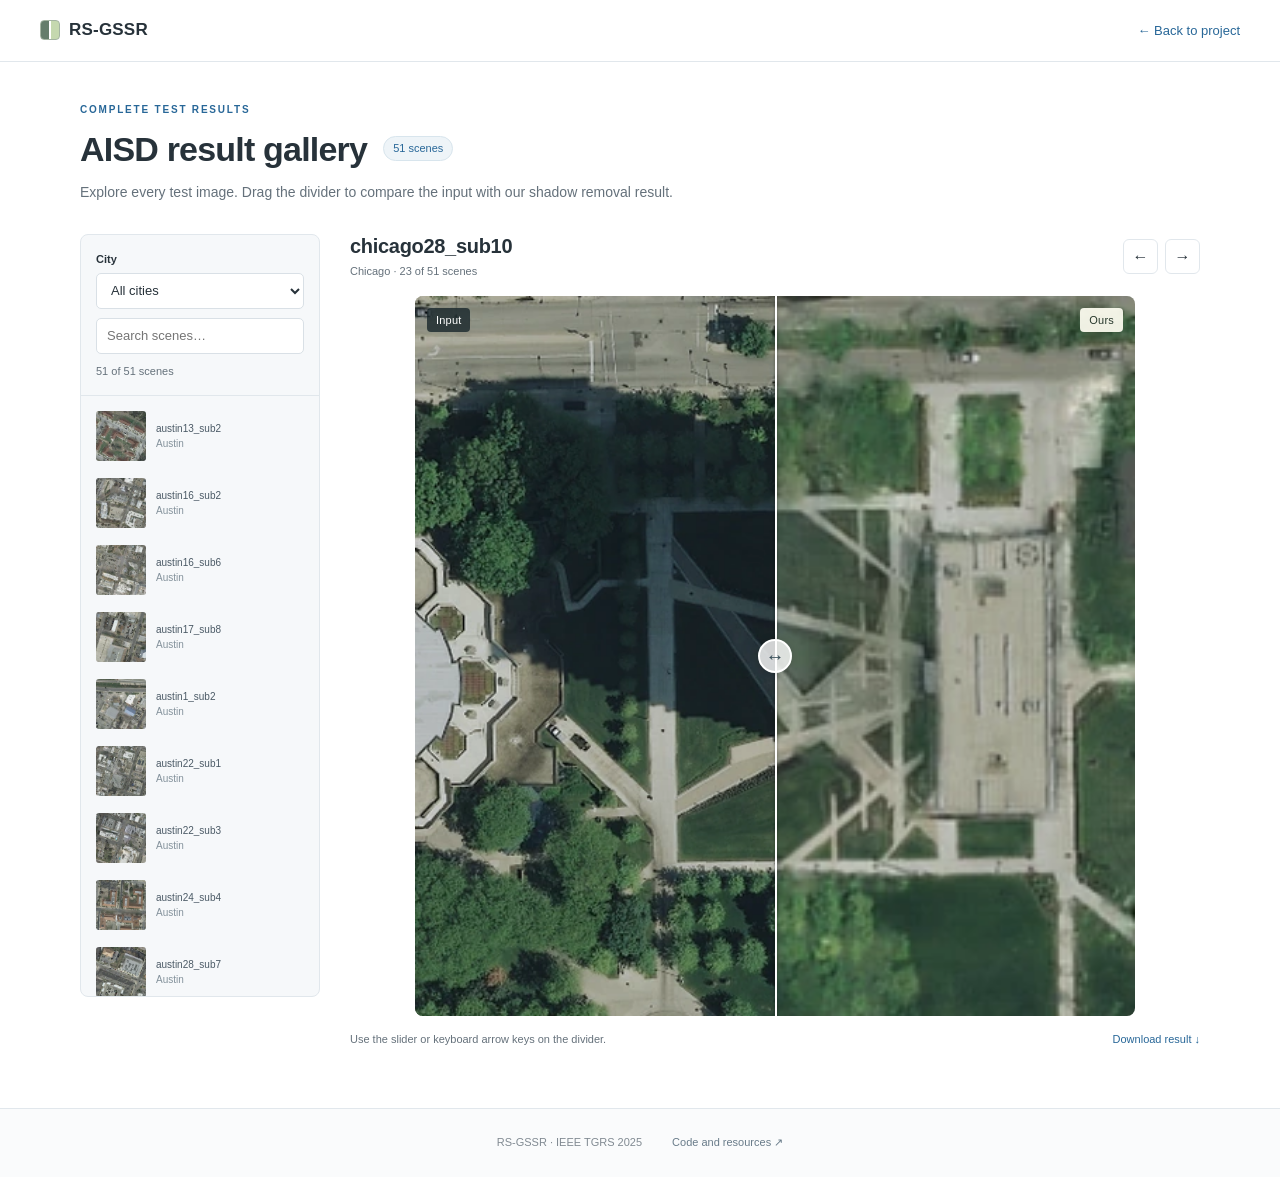
==== docs/gallery.html @ e79f3fc2 "Add interactive research project website for GitHub Pages" ====
<!doctype html>
<html lang="en"><head><meta charset="utf-8"><meta name="viewport" content="width=device-width, initial-scale=1"><meta name="description" content="Browse all 51 AISD shadow removal test results from RS-GSSR. Filter by city and compare inputs and outputs interactively."><meta name="theme-color" content="#ffffff"><title>Full AISD Gallery | RS-GSSR</title><link rel="icon" href="favicon.svg" type="image/svg+xml"><link rel="stylesheet" href="style.css"><script src="data.js" defer></script><script src="app.js" defer></script></head>
<body class="gallery-page"><a class="skip-link" href="#main">Skip to content</a><header class="site-header"><nav class="nav-wrap" aria-label="Main navigation"><a class="wordmark" href="index.html"><span class="brand-symbol" aria-hidden="true"></span>RS-GSSR</a><a class="back-link" href="index.html#results">← Back to project</a></nav></header>
<main id="main" class="container gallery-main"><div class="gallery-intro"><span class="eyebrow">COMPLETE TEST RESULTS</span><h1>AISD result gallery<span class="count-badge">51 scenes</span></h1><p>Explore every test image. Drag the divider to compare the input with our shadow removal result.</p></div>
<div class="gallery-layout"><aside class="scene-sidebar" aria-label="Choose a scene"><div class="filter-controls"><label for="city-filter">City</label><select id="city-filter"><option value="all">All cities</option></select><label class="sr-only" for="scene-search">Search scene names</label><input type="search" id="scene-search" placeholder="Search scenes…" autocomplete="off"><p id="filter-count" role="status">51 scenes</p></div><div id="scene-list" class="scene-list"></div></aside><section class="gallery-viewer" aria-label="Selected image comparison"><div class="viewer-heading"><div><h2 id="scene-title">AISD</h2><p id="scene-meta"></p></div><div class="scene-nav"><button id="previous-scene" class="icon-button" aria-label="Previous scene">←</button><button id="next-scene" class="icon-button" aria-label="Next scene">→</button></div></div><div id="gallery-comparison"></div><div class="viewer-bottom"><span>Use the slider or keyboard arrow keys on the divider.</span><a id="download-result" download>Download result ↓</a></div><p class="gallery-empty" id="gallery-empty" hidden>No scenes match your search. Try another name or city.</p></section></div>
</main><footer class="footer compact"><p>RS-GSSR · IEEE TGRS 2025</p><a href="https://github.com/fzzfRS/RS-GSSR" target="_blank" rel="noopener">Code and resources ↗</a></footer></body></html>
---- docs/style.css ----
:root{--ink:#27323a;--subtle:#65717b;--blue:#286798;--blue-dark:#1e537e;--line:#e1e7ec;--wash:#f6f8fa;--radius:8px}*{box-sizing:border-box}html{scroll-behavior:smooth;scroll-padding-top:84px}body{margin:0;background:#fff;color:var(--ink);font-family:Inter,"Segoe UI",Arial,sans-serif;font-size:16px;line-height:1.65}a{color:var(--blue);text-decoration:none}a:hover{text-decoration:underline}button,input,select{font:inherit}button,a,input,select,summary{-webkit-tap-highlight-color:transparent}:focus-visible{outline:3px solid #5ba2d4;outline-offset:4px}button{cursor:pointer}img{display:block;max-width:100%;height:auto}figure{margin:0}h1,h2,h3,p{margin-top:0}h2{font-size:30px;line-height:1.25;letter-spacing:-.7px;font-weight:650}h3{font-size:18px;line-height:1.4;font-weight:600}p{margin-bottom:16px}.container{width:min(1120px,calc(100% - 64px));margin-inline:auto}.reading-width{width:min(840px,calc(100% - 64px));margin-inline:auto}.site-header{height:62px;border-bottom:1px solid var(--line);background:rgba(255,255,255,.97);position:sticky;top:0;z-index:20;backdrop-filter:blur(12px)}.nav-wrap{height:100%;width:min(1200px,calc(100% - 48px));margin:auto;display:flex;align-items:center;justify-content:space-between;gap:20px}.wordmark{color:var(--ink);font-weight:750;letter-spacing:.2px;font-size:17px;display:inline-flex;align-items:center;gap:9px;white-space:nowrap}.wordmark:hover{text-decoration:none}.brand-symbol{width:20px;height:20px;border-radius:4px;background:linear-gradient(90deg,#657d6b 0 45%,white 45% 55%,#c5d8af 55%);border:1px solid #a4b4a2}.nav-links{display:flex;gap:27px;font-size:13px}.nav-links a{color:#5b6872}.nav-links a:last-child{color:var(--blue);font-weight:600}.hero{text-align:center;padding-top:44px;padding-bottom:54px}.venue{color:var(--blue);font-size:11px;font-weight:700;letter-spacing:1.65px;margin-bottom:19px}.hero h1{font-size:37px;line-height:1.22;font-weight:650;letter-spacing:-1.2px;margin-bottom:22px;color:#243039}.hero h1 span{font-size:.87em;font-weight:500;color:#4d5b65}.authors{display:flex;gap:26px;justify-content:center;font-size:18px;margin-bottom:3px}.authors span{color:var(--blue)}.affiliation{font-size:14px;color:var(--subtle);margin-bottom:23px}.resource-buttons{display:flex;gap:9px;justify-content:center;margin-bottom:36px}.button{display:inline-flex;align-items:center;justify-content:center;gap:8px;min-height:40px;padding:8px 18px;border-radius:24px;border:1px solid #dde3e8;background:white;color:var(--ink);font-size:14px;font-weight:550;line-height:1.4;white-space:nowrap;transition:background .15s,transform .15s}.button:hover{background:#eef3f7;text-decoration:none;transform:translateY(-1px)}.button svg{width:16px;height:16px;fill:none;stroke:currentColor;stroke-width:1.6}.button.primary{background:var(--blue);border-color:var(--blue);color:white}.button.primary:hover{background:var(--blue-dark)}.hero-showcase{display:grid;grid-template-columns:repeat(3,1fr);gap:16px}.hero-example{min-width:0}.hero-example>p{font-size:12px;text-align:left;color:var(--subtle);margin:7px 0 0}.compare{position:relative;aspect-ratio:1;overflow:hidden;background:#e5eae8;border-radius:var(--radius);isolation:isolate;--split:50%}.compare>img{position:absolute;width:100%;height:100%;inset:0;object-fit:contain}.compare>.compare-input{clip-path:inset(0 calc(100% - var(--split)) 0 0);z-index:1}.compare::after{content:"";position:absolute;top:0;bottom:0;left:var(--split);width:2px;background:white;box-shadow:0 0 3px #0006;z-index:2;pointer-events:none}.compare-label{position:absolute;top:12px;left:12px;background:#17252bc9;color:white;padding:3px 9px;border-radius:4px;font-size:11px;letter-spacing:.2px;z-index:3;pointer-events:none}.compare-label.after{left:auto;right:12px;background:#fffef2eb;color:#27382c}.compare-handle{position:absolute;top:50%;left:var(--split);transform:translate(-50%,-50%);width:34px;height:34px;background:#fffc;border:2px solid white;color:#344b56;border-radius:50%;display:grid;place-items:center;font-size:19px;z-index:4;box-shadow:0 1px 8px #0003;pointer-events:none}.compare input[type=range]{position:absolute;inset:0;width:100%;height:100%;opacity:0;margin:0;cursor:ew-resize;z-index:5;touch-action:pan-y}.compare:focus-within{outline:3px solid #75b3df;outline-offset:3px}.figure-caption{font-size:12px;line-height:1.65;text-align:center;color:var(--subtle);margin:14px 0 0}.figure-caption a{margin-left:8px}.drag-icon{font-size:17px;margin-right:5px}.hero-summary{font-size:19px;font-weight:550;margin:28px 0 0;line-height:1.65}.hero-summary span{font-size:14px;font-weight:400;color:var(--subtle)}.section{padding-top:65px;padding-bottom:65px}.muted-section{background:var(--wash);border-top:1px solid #eef1f4;border-bottom:1px solid #eef1f4}.reading-width h2{text-align:center}.reading-width>p{text-align:justify;color:#4e5c67;line-height:1.9}.abstract-note{font-size:12px!important;text-align:center!important;margin-bottom:0!important;color:#7b858d!important}.section-heading{text-align:center;max-width:860px;margin:0 auto 34px}.section-heading h2{margin-bottom:12px}.section-heading p{font-size:15px;color:var(--subtle);margin-bottom:0}.eyebrow{display:block;color:var(--blue);font-size:10px;font-weight:750;letter-spacing:1.8px;margin-bottom:12px}.paper-figure{border:1px solid var(--line);padding:16px 16px 11px;border-radius:8px;background:white}.figure-zoom{padding:0;background:transparent;border:0;width:100%;cursor:zoom-in}.paper-figure figcaption{font-size:12px;color:var(--subtle);text-align:center;margin-top:14px}.method-notes{display:grid;grid-template-columns:1fr 1fr;gap:44px;margin-top:30px}.method-notes h3{font-size:16px;margin-bottom:10px}.method-notes h3 span{font-size:12px;color:var(--blue);margin-right:9px}.method-notes p{font-size:14px;color:var(--subtle);margin-bottom:0}.architecture{margin-top:30px;border-top:1px solid var(--line);border-bottom:1px solid var(--line)}.architecture summary{cursor:pointer;padding:16px 0;list-style:none;font-size:14px;font-weight:550;display:flex;justify-content:space-between}.architecture summary::-webkit-details-marker{display:none}.architecture summary span{font-size:20px;line-height:1}.architecture[open] summary span{transform:rotate(45deg)}.architecture-content{padding:10px 0 24px}.architecture-content h3{margin-top:18px}.architecture-content img{background:white}.subtle{color:var(--subtle);font-size:13px}.synthesis-row{margin-top:24px}.synthesis-row:first-child{margin-top:0}.image-grid{display:grid;grid-template-columns:repeat(var(--cols,4),1fr);gap:14px}.result-cell{min-width:0;margin:0}.image-button{position:relative;overflow:hidden;border:0;border-radius:6px;background:#e8edeb;padding:0;display:block;width:100%;aspect-ratio:1;cursor:zoom-in}.image-button img{width:100%;height:100%;object-fit:contain}.result-cell figcaption{text-align:center;margin-top:7px;font-size:12px;color:#66727b}.result-cell.ours figcaption{font-weight:700;color:var(--blue)}.result-cell.ours .image-button{outline:2px solid #447fa9;outline-offset:2px}.example-label{font-size:11px;font-weight:650;color:#7b858e;margin-bottom:9px;letter-spacing:.3px}.synthetic-extra .image-grid{gap:10px}.dataset-tabs{display:flex;justify-content:center;border-bottom:1px solid var(--line);gap:20px;margin-bottom:28px}.dataset-tab{padding:12px 20px;background:transparent;border:0;border-bottom:2px solid transparent;color:var(--subtle);font-size:15px}.dataset-tab span{font-size:11px;margin-left:6px;color:#8a959d}.dataset-tab.active{color:var(--blue);border-bottom-color:var(--blue);font-weight:650}.dataset-panel[hidden]{display:none}.comparison-controls{display:flex;gap:16px;align-items:center;flex-wrap:wrap;margin-bottom:18px}.comparison-controls label{font-size:12px;color:var(--subtle);display:flex;gap:8px;align-items:center}.comparison-controls select,select,input[type=search]{border:1px solid #d9e0e6;border-radius:5px;color:var(--ink);background:white;padding:8px 30px 8px 10px;font-size:13px;max-width:100%}.detail-toggle{margin-left:auto;border:1px solid #d9e0e6;border-radius:5px;background:white;color:var(--subtle);padding:7px 12px;font-size:12px}.detail-toggle[aria-pressed=true]{background:#e8f1f8;color:var(--blue);border-color:#91b7d2}.comparison-grid{--cols:3}.comparison-grid.detail-mode img{transform:scale(2);transform-origin:var(--origin,50% 50%)}.detail-help{font-size:12px;color:var(--subtle);text-align:center;margin:14px 0 0;min-height:20px}.scene-pills{display:flex;gap:7px;flex-wrap:wrap;justify-content:center;margin-top:16px}.scene-pill{width:9px;height:9px;padding:0;background:#d4dde4;border:0;border-radius:50%}.scene-pill.active{background:var(--blue);outline:3px solid #e6eff6}.gallery-callout{margin-top:35px;padding:24px 28px;border-radius:8px;background:#f0f5f9;display:flex;justify-content:space-between;align-items:center;gap:24px}.gallery-callout h3{font-size:17px;margin:0 0 5px}.gallery-callout p{font-size:13px;color:var(--subtle);margin:0}.downloads{display:grid;grid-template-columns:repeat(3,1fr);gap:18px}.downloads article{border:1px solid var(--line);background:white;border-radius:8px;padding:25px 24px;display:flex;flex-direction:column}.download-type{font-size:9px;font-weight:750;letter-spacing:1.5px;color:var(--blue);margin-bottom:10px}.downloads h3{font-size:20px;margin-bottom:10px}.downloads p{font-size:13px;color:var(--subtle);line-height:1.7;flex:1}.download-bottom{border-top:1px solid var(--line);padding-top:15px;display:flex;flex-wrap:wrap;gap:6px 15px;align-items:center}.download-bottom a{font-size:13px;font-weight:550}.download-bottom span{color:var(--subtle);font-size:11px}.download-bottom strong{font-weight:500;font-family:monospace}.citation-heading{display:flex;justify-content:space-between;align-items:center;margin-bottom:15px}.citation-heading h2{margin:0}.button.small{min-height:34px;padding:6px 13px;font-size:12px}.citation-heading+p{font-size:14px;text-align:left}.citation{padding:24px 28px;background:var(--wash);border:1px solid var(--line);border-radius:7px;font-family:Consolas,monospace;font-size:12px;line-height:1.8;overflow-x:auto;color:#46545f}.copy-status{font-size:12px!important;text-align:right!important;min-height:20px;margin:0!important;line-height:1.4!important}.footer{padding:35px 30px;border-top:1px solid var(--line);background:#fafbfc;text-align:center;font-size:11px;color:#818a92}.footer>.wordmark{font-size:15px;margin-bottom:12px}.footer p{line-height:1.8;margin-bottom:10px}.footer p:last-child{margin-bottom:0}.footer a{color:#687b89}.footer.compact{display:flex;justify-content:center;gap:30px;padding:24px}.footer.compact p{margin:0}dialog{width:min(1400px,95vw);max-height:94vh;border:1px solid var(--line);border-radius:10px;padding:42px 20px 20px;box-shadow:0 15px 80px #0003}dialog::backdrop{background:#14222ccc;backdrop-filter:blur(4px)}dialog img{max-height:78vh;object-fit:contain;margin:auto}dialog p{text-align:center;font-size:13px;color:var(--subtle);margin:12px 0 0}.dialog-close{position:absolute;right:12px;top:6px;background:transparent;border:0;font-size:28px;color:#5f6c76;width:34px;height:34px}.back-link{font-size:13px}.gallery-main{padding-top:40px;padding-bottom:60px}.gallery-intro{margin-bottom:30px}.gallery-intro h1{font-size:34px;letter-spacing:-.8px;line-height:1.3;display:flex;gap:16px;align-items:center;margin-bottom:10px}.gallery-intro p{font-size:14px;color:var(--subtle);margin:0}.gallery-intro .eyebrow{margin-bottom:8px}.count-badge{font-size:11px;letter-spacing:0;font-weight:500;background:#eef4f8;border:1px solid #d8e5ed;color:var(--blue);padding:4px 9px;border-radius:15px}.gallery-layout{display:grid;grid-template-columns:240px 1fr;gap:30px;align-items:start}.scene-sidebar{border:1px solid var(--line);border-radius:8px;overflow:hidden;background:var(--wash)}.filter-controls{padding:15px;border-bottom:1px solid var(--line)}.filter-controls label{font-size:11px;font-weight:600;display:block;margin-bottom:5px}.filter-controls select,.filter-controls input{width:100%;height:36px}.filter-controls input{padding-right:10px;margin-top:9px}.filter-controls p{font-size:11px;color:var(--subtle);margin:8px 0 0}.scene-list{max-height:600px;overflow-y:auto;padding:8px;scrollbar-width:thin}.scene-item{display:flex;align-items:center;gap:10px;border:1px solid transparent;background:transparent;padding:6px;width:100%;border-radius:5px;text-align:left;margin-bottom:3px;min-height:62px}.scene-item:hover{background:#eaf0f5}.scene-item.active{background:#e5eef5;border-color:#b3cbdc}.scene-item img{width:50px;height:50px;object-fit:cover;border-radius:3px}.scene-item span{font-size:10px;overflow-wrap:anywhere;color:#4a5965;line-height:1.5}.scene-item span small{display:block;color:#83919b;font-size:10px}.gallery-viewer{min-width:0;position:sticky;top:86px}.viewer-heading{display:flex;justify-content:space-between;align-items:center;margin-bottom:16px;gap:15px}.viewer-heading h2{font-size:20px;letter-spacing:-.3px;margin:0;overflow-wrap:anywhere}.viewer-heading p{font-size:11px;color:var(--subtle);margin:3px 0 0}.scene-nav{display:flex;gap:7px}.icon-button{width:35px;height:35px;border:1px solid var(--line);border-radius:6px;background:white;color:var(--ink);flex-shrink:0}.icon-button:hover{background:var(--wash)}.icon-button:disabled{opacity:.4;cursor:default}.gallery-viewer .compare{max-width:720px;margin:auto}.viewer-bottom{display:flex;justify-content:space-between;gap:20px;font-size:11px;color:var(--subtle);margin-top:14px}.viewer-bottom a{white-space:nowrap}.gallery-empty{padding:60px 20px;text-align:center;font-size:14px;color:var(--subtle)}.sr-only,.skip-link{position:absolute;width:1px;height:1px;padding:0;margin:-1px;overflow:hidden;clip:rect(0,0,0,0);white-space:nowrap;border:0}.skip-link:focus{position:fixed;top:10px;left:10px;z-index:100;width:auto;height:auto;clip:auto;padding:10px;background:white}.gallery-viewer.empty .viewer-heading,.gallery-viewer.empty #gallery-comparison,.gallery-viewer.empty .viewer-bottom{display:none}body.dialog-open{overflow:hidden}
@media(min-width:1500px){.container{width:min(1180px,calc(100% - 80px))}.hero h1{font-size:40px}.gallery-layout{grid-template-columns:250px 1fr}}
@media(max-width:900px){.hero h1{font-size:31px}.desktop-break{display:none}.hero-showcase{gap:12px}.container{width:calc(100% - 40px)}.nav-links{gap:18px}.gallery-layout{grid-template-columns:200px 1fr;gap:20px}.viewer-bottom{flex-direction:column;gap:6px}.downloads{gap:12px}.downloads article{padding:20px 17px}.comparison-controls{gap:10px}.detail-toggle{margin-left:0}.hero{padding-top:34px}}
@media(max-width:640px){body{font-size:15px}.container,.reading-width{width:calc(100% - 32px)}.site-header{height:56px}.nav-wrap{width:calc(100% - 32px)}.nav-links{gap:16px}.nav-links a{display:none}.nav-links a:last-child{display:block}.hero{padding-top:29px;padding-bottom:35px}.venue{font-size:8px;line-height:1.8;letter-spacing:1.3px;max-width:320px;margin:0 auto 15px}.hero h1{font-size:27px;letter-spacing:-.8px;line-height:1.23;margin-bottom:18px}.hero h1 span{font-size:.82em}.authors{font-size:14px;gap:16px;flex-wrap:wrap;row-gap:0}.affiliation{font-size:11px;margin-top:6px;margin-bottom:20px}.resource-buttons{gap:6px;flex-wrap:wrap;margin-bottom:26px}.button{font-size:12px;padding:8px 13px;min-height:36px}.hero-showcase{grid-template-columns:1fr;gap:18px;max-width:400px;margin:auto}.hero-example:nth-child(n+2){display:none}.hero-example>p{text-align:center}.compare-label{font-size:10px;top:10px;left:10px}.compare-label.after{left:auto;right:10px}.figure-caption{font-size:11px}.figure-caption a{display:inline-block;margin-left:0}.hero-summary{font-size:16px;margin-top:23px}.hero-summary span{display:block;margin-top:6px;font-size:12px}.section{padding-top:40px;padding-bottom:40px}h2{font-size:25px}.reading-width>p{font-size:14px;line-height:1.85;text-align:left}.section-heading{margin-bottom:24px}.section-heading p{font-size:13px}.eyebrow{font-size:9px;margin-bottom:9px}.paper-figure{padding:7px}.paper-figure figcaption{font-size:10px;margin-top:8px;padding:0 5px 5px}.method-notes{grid-template-columns:1fr;gap:20px;margin-top:24px}.method-notes p{font-size:13px}.method-notes h3{font-size:15px;margin-bottom:7px}.image-grid{gap:8px;grid-template-columns:repeat(2,1fr)}.comparison-grid{grid-template-columns:repeat(3,1fr);gap:7px}.result-cell figcaption{font-size:10px;line-height:1.4}.image-button{border-radius:4px}.comparison-controls label{width:100%;justify-content:space-between}.comparison-controls select{max-width:75%;width:75%;font-size:12px}.detail-toggle{margin-left:auto}.dataset-tab{padding:10px 17px}.dataset-tabs{gap:10px;margin-bottom:20px}.dataset-tab span{font-size:10px}.gallery-callout{flex-direction:column;align-items:flex-start;padding:20px;gap:15px}.gallery-callout h3{font-size:16px}.downloads{grid-template-columns:1fr;gap:12px}.downloads article{padding:20px}.downloads p{margin-bottom:14px}.download-bottom{justify-content:space-between}.citation{padding:18px 15px;font-size:10px}.footer{padding:28px 20px}.gallery-intro h1{font-size:27px;flex-wrap:wrap;gap:10px}.gallery-main{padding-top:28px}.gallery-layout{display:flex;flex-direction:column-reverse;gap:25px}.gallery-viewer,.scene-sidebar{width:100%;position:static}.scene-list{display:grid;grid-template-columns:repeat(2,1fr);max-height:400px;gap:3px}.scene-item{margin:0;gap:7px}.filter-controls{display:grid;grid-template-columns:1fr 1fr;gap:7px}.filter-controls label{grid-column:1/-1;margin-bottom:0}.filter-controls input{margin:0}.filter-controls p{grid-column:1/-1;margin:0}.filter-controls select,.filter-controls input{min-width:0}.viewer-heading h2{font-size:17px}.viewer-bottom{font-size:10px}.gallery-page .compare{border-radius:6px}.footer.compact{gap:15px;font-size:10px}.synthetic-extra .image-grid{grid-template-columns:repeat(3,1fr)}}
@media(prefers-reduced-motion:reduce){html{scroll-behavior:auto}*,*::before,*::after{transition:none!important}}
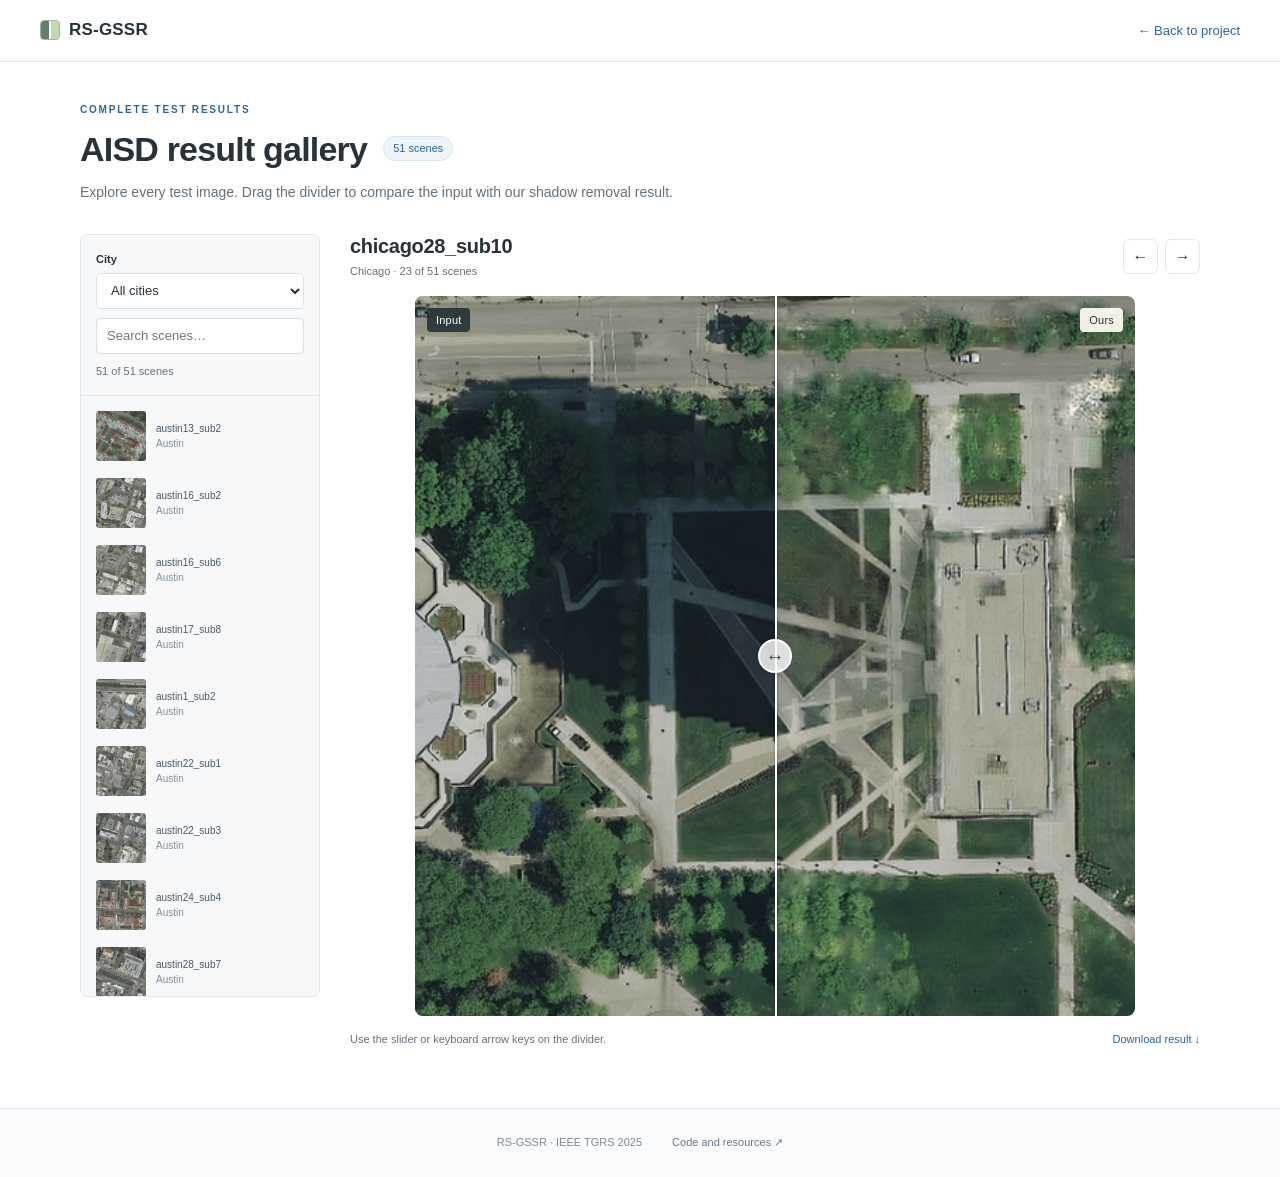
==== commit 5b793251: "Use lossless 512px AISD input and removal result pairs" ====
--- a/docs/gallery.html
+++ b/docs/gallery.html
@@ -1,5 +1,5 @@
 <!doctype html>
-<html lang="en"><head><meta charset="utf-8"><meta name="viewport" content="width=device-width, initial-scale=1"><meta name="description" content="Browse all 51 AISD shadow removal test results from RS-GSSR. Filter by city and compare inputs and outputs interactively."><meta name="theme-color" content="#ffffff"><title>Full AISD Gallery | RS-GSSR</title><link rel="icon" href="favicon.svg" type="image/svg+xml"><link rel="stylesheet" href="style.css"><script src="data.js" defer></script><script src="app.js" defer></script></head>
+<html lang="en"><head><meta charset="utf-8"><meta name="viewport" content="width=device-width, initial-scale=1"><meta name="description" content="Browse all 51 AISD shadow removal test results from RS-GSSR. Filter by city and compare inputs and outputs interactively."><meta name="theme-color" content="#ffffff"><title>Full AISD Gallery | RS-GSSR</title><link rel="icon" href="favicon.svg" type="image/svg+xml"><link rel="stylesheet" href="style.css"><script src="data.js?v=20261017-512" defer></script><script src="app.js" defer></script></head>
 <body class="gallery-page"><a class="skip-link" href="#main">Skip to content</a><header class="site-header"><nav class="nav-wrap" aria-label="Main navigation"><a class="wordmark" href="index.html"><span class="brand-symbol" aria-hidden="true"></span>RS-GSSR</a><a class="back-link" href="index.html#results">← Back to project</a></nav></header>
 <main id="main" class="container gallery-main"><div class="gallery-intro"><span class="eyebrow">COMPLETE TEST RESULTS</span><h1>AISD result gallery<span class="count-badge">51 scenes</span></h1><p>Explore every test image. Drag the divider to compare the input with our shadow removal result.</p></div>
 <div class="gallery-layout"><aside class="scene-sidebar" aria-label="Choose a scene"><div class="filter-controls"><label for="city-filter">City</label><select id="city-filter"><option value="all">All cities</option></select><label class="sr-only" for="scene-search">Search scene names</label><input type="search" id="scene-search" placeholder="Search scenes…" autocomplete="off"><p id="filter-count" role="status">51 scenes</p></div><div id="scene-list" class="scene-list"></div></aside><section class="gallery-viewer" aria-label="Selected image comparison"><div class="viewer-heading"><div><h2 id="scene-title">AISD</h2><p id="scene-meta"></p></div><div class="scene-nav"><button id="previous-scene" class="icon-button" aria-label="Previous scene">←</button><button id="next-scene" class="icon-button" aria-label="Next scene">→</button></div></div><div id="gallery-comparison"></div><div class="viewer-bottom"><span>Use the slider or keyboard arrow keys on the divider.</span><a id="download-result" download>Download result ↓</a></div><p class="gallery-empty" id="gallery-empty" hidden>No scenes match your search. Try another name or city.</p></section></div>
